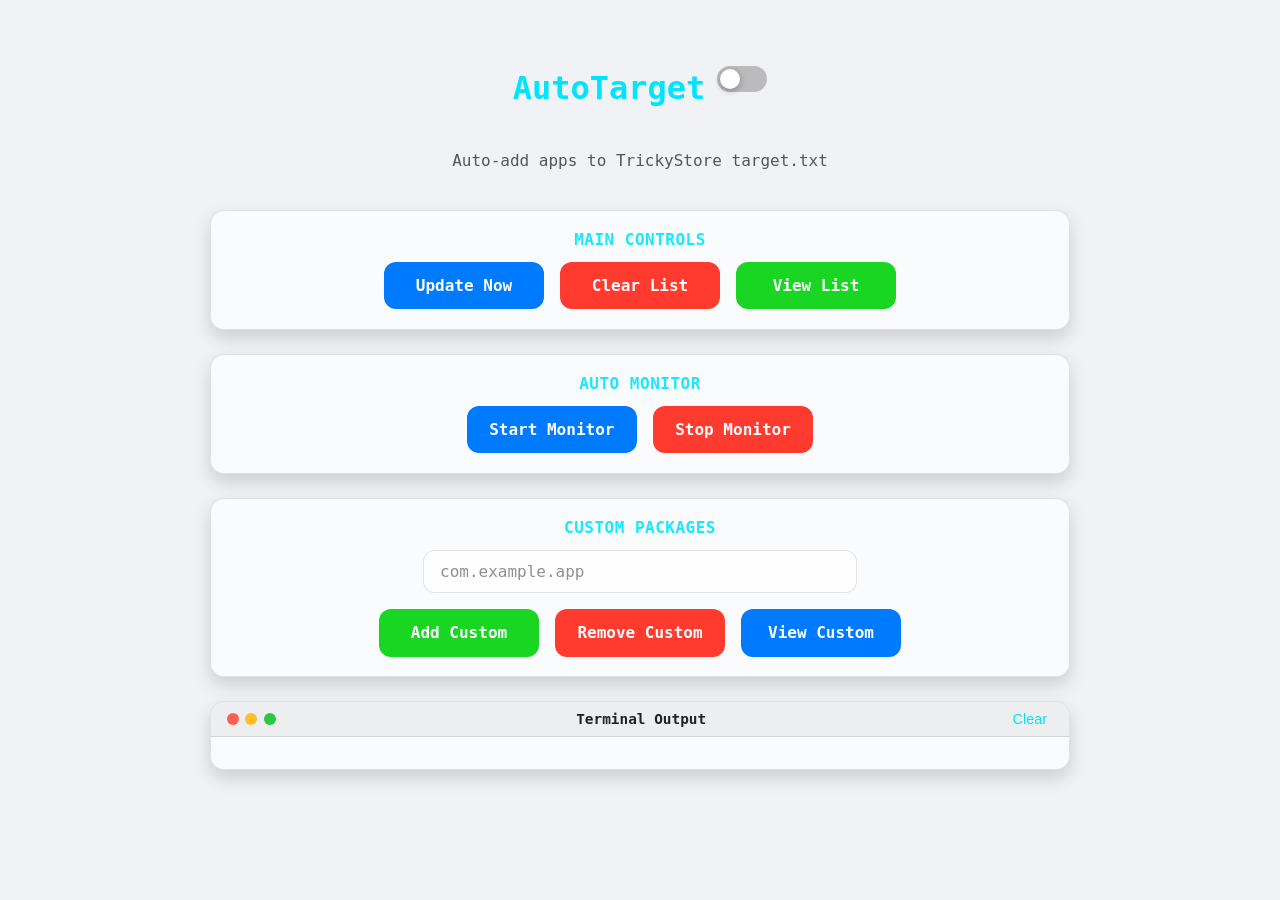
==== webroot/index.html @ 2123f341 "Auto Target" ====
<!DOCTYPE html>
<html lang="en">
<head>
<meta charset="UTF-8" />
<meta name="viewport" content="width=device-width, initial-scale=1.0" />
<title>AutoTarget</title>
<link rel="stylesheet" href="styles.css" />
<script type="module" src="scripts.js"></script>
</head>
<body>
<div id="toast" class="toast"></div>
<main class="container">
<div class="title-bar">
<h1 id="module-name" class="title">AutoTarget</h1>
<label class="theme-switch" title="Toggle light/dark mode">
<input type="checkbox" id="theme-toggle" />
<span class="slider"></span>
</label>
</div>
<p class="subtitle">Auto-add apps to TrickyStore target.txt</p>
<div class="card">
<div class="section-title">Main Controls</div>
<div class="button-row">
<button id="update-btn" class="btn primary">Update Now</button>
<button id="clear-btn" class="btn danger">Clear List</button>
<button id="view-btn" class="btn success">View List</button>
</div>
</div>
<div class="card">
<div class="section-title">Auto Monitor</div>
<div class="button-row">
<button id="start-monitor-btn" class="btn primary">Start Monitor</button>
<button id="stop-monitor-btn" class="btn danger">Stop Monitor</button>
</div>
</div>
<div class="card">
<div class="section-title">Custom Packages</div>
<div class="input-group">
<input type="text" id="custom-package-input" class="input-field" placeholder="com.example.app" />
</div>
<div class="button-row">
<button id="add-custom-btn" class="btn success">Add Custom</button>
<button id="remove-custom-btn" class="btn danger">Remove Custom</button>
<button id="view-custom-btn" class="btn primary">View Custom</button>
</div>
</div>
<div class="card terminal">
<div class="terminal-header">
<div class="dots">
<span class="dot red"></span>
<span class="dot yellow"></span>
<span class="dot green"></span>
</div>
<span class="term-title">Terminal Output</span>
<button id="clear-output" class="clear-btn">Clear</button>
</div>
<div class="terminal-body" id="output-log"></div>
</div>
</main>
</body>
</html>
---- webroot/styles.css ----
@font-face{font-family:'Mona';src:url('mona.ttf') format('truetype');font-weight:normal;font-style:normal}
:root{--bg:#f0f2f5;--fg:#222;--title:#00E5FF;--green:#19D623;--red:#FF3B30;--blue:#007AFF;--card:rgba(255,255,255,0.65);--border:rgba(0,0,0,0.1);--shadow:rgba(0,0,0,0.15)}
.dark{--bg:#0f1116;--fg:#f5f5f5;--title:#00E5FF;--green:#30d158;--red:#ff453a;--blue:#0A84FF;--card:rgba(30,30,30,0.7);--border:rgba(255,255,255,0.08);--shadow:rgba(0,0,0,0.6)}
body{margin:0;background:var(--bg);color:var(--fg);font-family:'Mona',monospace;transition:background .4s,color .4s;min-height:100vh;display:flex;justify-content:center;align-items:start}
.container{max-width:860px;margin:2rem;padding:1rem;display:flex;flex-direction:column;gap:1.5rem;width:100%}
.title-bar{display:flex;align-items:center;justify-content:center;gap:.75rem;flex-wrap:wrap}
.title{font-size:2rem;font-weight:bold;color:var(--title);margin-bottom:.2rem;text-align:center}
.subtitle{text-align:center;font-size:1rem;opacity:.75}
.theme-switch{position:relative;display:inline-block;width:50px;height:26px}
.theme-switch input{opacity:0;width:0;height:0}
.slider{position:absolute;cursor:pointer;background-color:#bbb;border-radius:34px;top:0;left:0;right:0;bottom:0;transition:.4s}
.slider::before{content:"";position:absolute;height:20px;width:20px;left:3px;bottom:3px;background-color:white;border-radius:50%;transition:.4s;box-shadow:0 2px 6px rgba(0,0,0,0.3)}
input:checked+.slider{background-color:#4cd964}
input:checked+.slider::before{transform:translateX(24px)}
.card{background:var(--card);border:1px solid var(--border);border-radius:14px;box-shadow:0 8px 18px var(--shadow);backdrop-filter:blur(12px);padding:1.2rem;transition:background .4s,border .4s}
.section-title{font-size:1rem;font-weight:600;color:var(--title);margin-bottom:.8rem;text-align:center;text-transform:uppercase;letter-spacing:.5px;opacity:.9}
.button-row{display:flex;flex-wrap:wrap;gap:1rem;justify-content:center}
.btn{padding:.9rem 1.4rem;font-size:1rem;border:none;border-radius:12px;color:white;font-weight:600;cursor:pointer;transition:transform .15s,box-shadow .2s;font-family:'Mona',monospace;min-width:160px;text-align:center}
.btn:hover{transform:translateY(-2px);box-shadow:0 6px 14px var(--shadow)}
.btn:active{transform:scale(0.96)}
.btn.primary{background:var(--blue)}
.btn.danger{background:var(--red)}
.btn.success{background:var(--green)}
.terminal{padding:0;overflow:hidden}
.terminal-header{padding:.5rem 1rem;font-size:.9rem;display:flex;justify-content:space-between;align-items:center;color:var(--fg);border-bottom:1px solid var(--border);background:rgba(0,0,0,0.05)}
.dots{display:flex;gap:.4rem}
.dot{width:12px;height:12px;border-radius:50%;display:inline-block}
.dot.red{background:#ff5f57}
.dot.yellow{background:#ffbd2e}
.dot.green{background:#28c940}
.term-title{flex:1;text-align:center;font-weight:600}
.clear-btn{background:none;border:none;color:var(--title);cursor:pointer;font-size:.9rem;transition:color .3s}
.clear-btn:hover{color:var(--red)}
.terminal-body{max-height:320px;overflow-y:auto;padding:1rem;font-size:.9rem;white-space:pre-wrap;font-family:'Mona',monospace}
.toast{visibility:hidden;min-width:200px;margin-left:-100px;background-color:rgba(0,0,0,0.8);color:#fff;text-align:center;border-radius:12px;padding:12px 16px;position:fixed;z-index:9999;left:50%;bottom:40px;font-size:16px;font-family:'Mona',sans-serif;transition:opacity .5s,bottom .5s;opacity:0}
.toast.show{visibility:visible;opacity:1;bottom:60px}
.input-group{display:flex;justify-content:center;margin-bottom:1rem}
.input-field{width:100%;max-width:400px;padding:.7rem 1rem;font-size:1rem;border:1px solid var(--border);border-radius:12px;background:var(--card);color:var(--fg);font-family:'Mona',monospace}
.input-field::placeholder{color:var(--fg);opacity:.5}
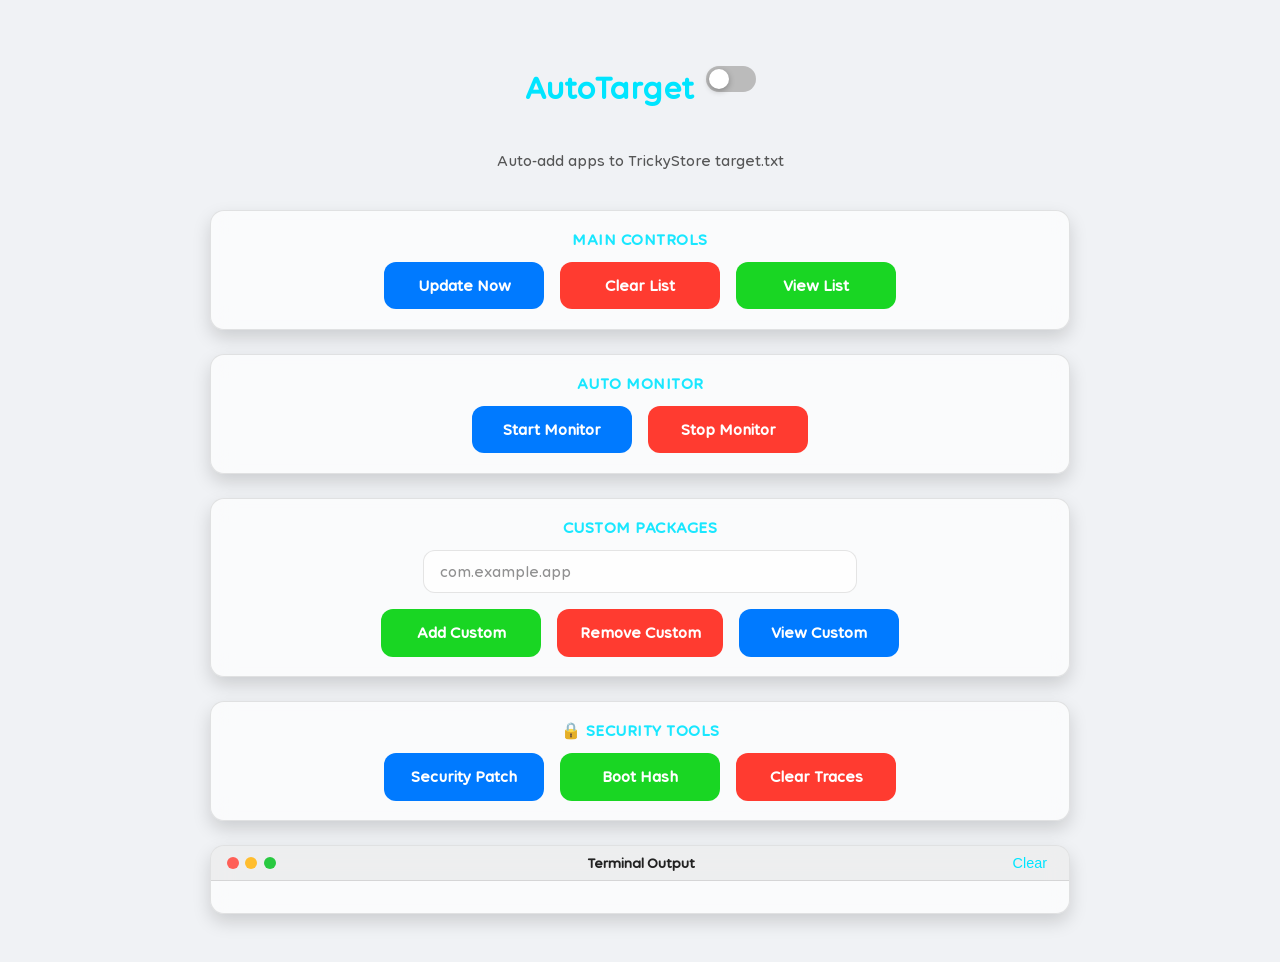
==== commit c8ca5070: "V3.2" ====
--- a/webroot/index.html
+++ b/webroot/index.html
@@ -18,6 +18,7 @@
 </label>
 </div>
 <p class="subtitle">Auto-add apps to TrickyStore target.txt</p>
+
 <div class="card">
 <div class="section-title">Main Controls</div>
 <div class="button-row">
@@ -26,6 +27,7 @@
 <button id="view-btn" class="btn success">View List</button>
 </div>
 </div>
+
 <div class="card">
 <div class="section-title">Auto Monitor</div>
 <div class="button-row">
@@ -33,6 +35,7 @@
 <button id="stop-monitor-btn" class="btn danger">Stop Monitor</button>
 </div>
 </div>
+
 <div class="card">
 <div class="section-title">Custom Packages</div>
 <div class="input-group">
@@ -44,6 +47,16 @@
 <button id="view-custom-btn" class="btn primary">View Custom</button>
 </div>
 </div>
+
+<div class="card">
+<div class="section-title">🔒 Security Tools</div>
+<div class="button-row">
+<button id="security-patch-btn" class="btn primary">Security Patch</button>
+<button id="boot-hash-btn" class="btn success">Boot Hash</button>
+<button id="clear-traces-btn" class="btn danger">Clear Traces</button>
+</div>
+</div>
+
 <div class="card terminal">
 <div class="terminal-header">
 <div class="dots">
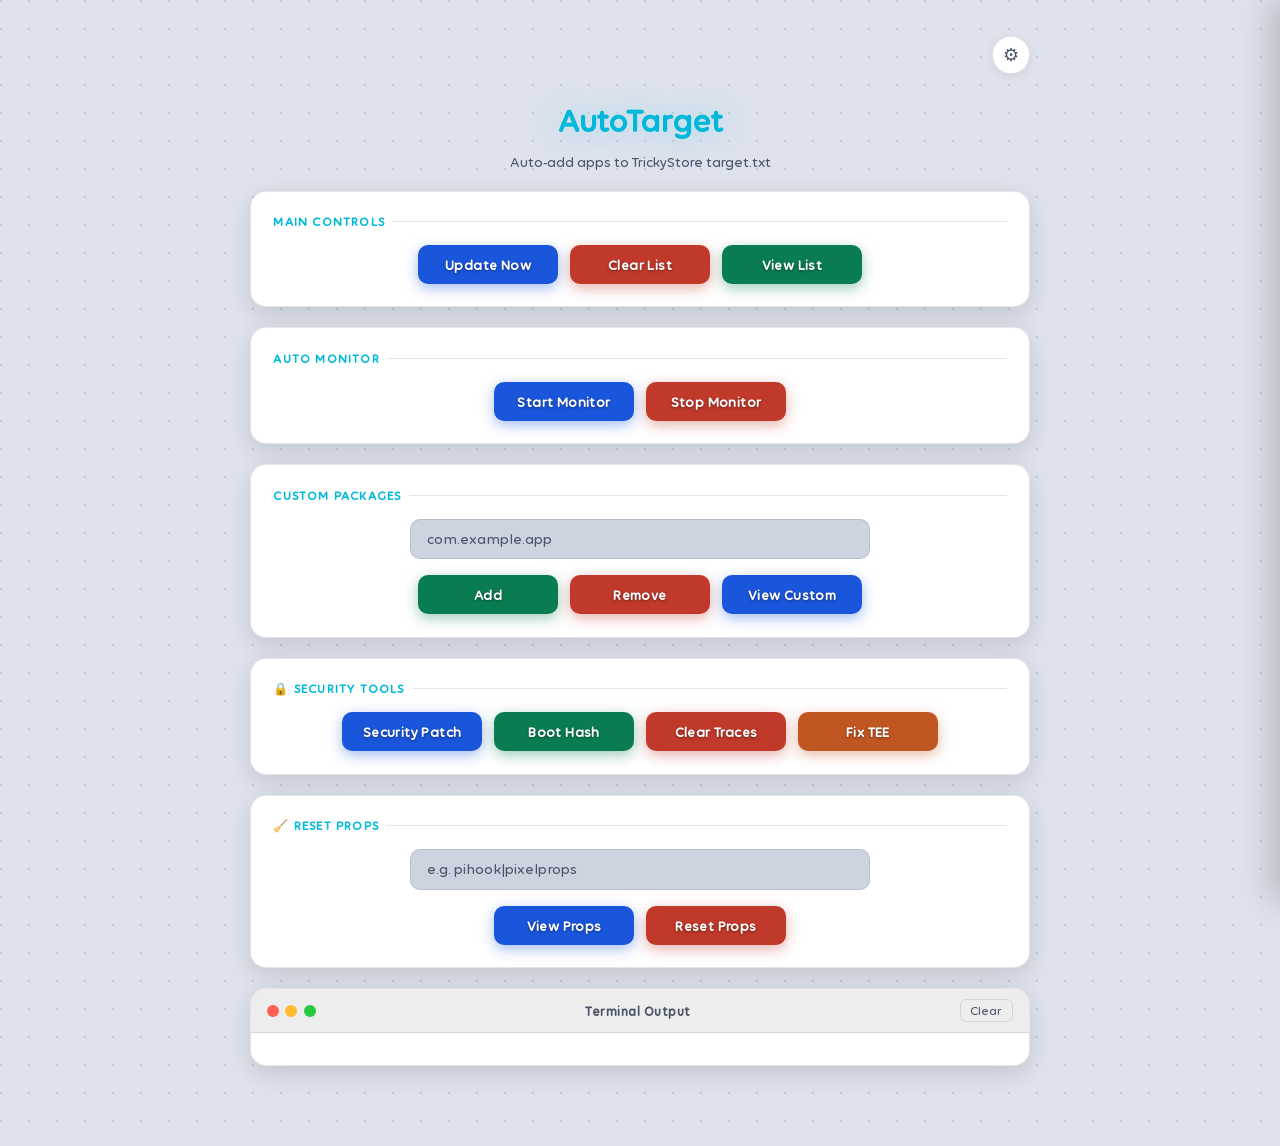
==== commit 67423e90: "V3.3" ====
--- a/webroot/index.html
+++ b/webroot/index.html
@@ -1,74 +1,141 @@
 <!DOCTYPE html>
 <html lang="en">
 <head>
-<meta charset="UTF-8" />
-<meta name="viewport" content="width=device-width, initial-scale=1.0" />
-<title>AutoTarget</title>
-<link rel="stylesheet" href="styles.css" />
-<script type="module" src="scripts.js"></script>
+  <meta charset="UTF-8" />
+  <meta name="viewport" content="width=device-width, initial-scale=1.0" />
+  <title>AutoTarget</title>
+  <link rel="stylesheet" href="styles.css" />
+  <script type="module" src="scripts.js"></script>
 </head>
 <body>
 <div id="toast" class="toast"></div>
-<main class="container">
-<div class="title-bar">
-<h1 id="module-name" class="title">AutoTarget</h1>
-<label class="theme-switch" title="Toggle light/dark mode">
-<input type="checkbox" id="theme-toggle" />
-<span class="slider"></span>
-</label>
-</div>
-<p class="subtitle">Auto-add apps to TrickyStore target.txt</p>
 
-<div class="card">
-<div class="section-title">Main Controls</div>
-<div class="button-row">
-<button id="update-btn" class="btn primary">Update Now</button>
-<button id="clear-btn" class="btn danger">Clear List</button>
-<button id="view-btn" class="btn success">View List</button>
-</div>
+<!-- Settings Overlay -->
+<div id="settings-overlay" class="settings-overlay"></div>
+
+<!-- Settings Panel -->
+<div id="settings-panel" class="settings-panel">
+  <div class="settings-header">
+    <h2>⚙ Settings</h2>
+    <button id="settings-close" class="settings-close" title="Close">✕</button>
+  </div>
+
+  <div class="settings-row">
+    <div>
+      <label>Dark Mode</label><br>
+      <span>Switch between light and dark</span>
+    </div>
+    <label class="theme-switch">
+      <input type="checkbox" id="theme-toggle" />
+      <span class="slider"></span>
+    </label>
+  </div>
+
+  <div class="settings-row">
+    <div>
+      <label>Quick Action</label><br>
+      <span>Show Run All button</span>
+    </div>
+    <label class="theme-switch">
+      <input type="checkbox" id="action-toggle" />
+      <span class="slider"></span>
+    </label>
+  </div>
 </div>
 
-<div class="card">
-<div class="section-title">Auto Monitor</div>
-<div class="button-row">
-<button id="start-monitor-btn" class="btn primary">Start Monitor</button>
-<button id="stop-monitor-btn" class="btn danger">Stop Monitor</button>
-</div>
-</div>
+<main class="container">
 
-<div class="card">
-<div class="section-title">Custom Packages</div>
-<div class="input-group">
-<input type="text" id="custom-package-input" class="input-field" placeholder="com.example.app" />
-</div>
-<div class="button-row">
-<button id="add-custom-btn" class="btn success">Add Custom</button>
-<button id="remove-custom-btn" class="btn danger">Remove Custom</button>
-<button id="view-custom-btn" class="btn primary">View Custom</button>
-</div>
-</div>
+  <!-- Top Bar -->
+  <div class="top-bar">
+    <button id="settings-btn" class="settings-btn" title="Settings">⚙</button>
+  </div>
 
-<div class="card">
-<div class="section-title">🔒 Security Tools</div>
-<div class="button-row">
-<button id="security-patch-btn" class="btn primary">Security Patch</button>
-<button id="boot-hash-btn" class="btn success">Boot Hash</button>
-<button id="clear-traces-btn" class="btn danger">Clear Traces</button>
-</div>
-</div>
+  <!-- Header -->
+  <div class="title-bar">
+    <h1 id="module-name" class="title">AutoTarget</h1>
+  </div>
+  <p class="subtitle">Auto-add apps to TrickyStore target.txt</p>
 
-<div class="card terminal">
-<div class="terminal-header">
-<div class="dots">
-<span class="dot red"></span>
-<span class="dot yellow"></span>
-<span class="dot green"></span>
-</div>
-<span class="term-title">Terminal Output</span>
-<button id="clear-output" class="clear-btn">Clear</button>
-</div>
-<div class="terminal-body" id="output-log"></div>
-</div>
+  <!-- Main Controls -->
+  <div class="card">
+    <div class="section-title">Main Controls</div>
+    <div class="button-row">
+      <button id="update-btn" class="btn primary">Update Now</button>
+      <button id="clear-btn"  class="btn danger">Clear List</button>
+      <button id="view-btn"   class="btn success">View List</button>
+    </div>
+  </div>
+
+  <!-- Auto Monitor -->
+  <div class="card">
+    <div class="section-title">Auto Monitor</div>
+    <div class="button-row">
+      <button id="start-monitor-btn" class="btn primary">Start Monitor</button>
+      <button id="stop-monitor-btn"  class="btn danger">Stop Monitor</button>
+    </div>
+  </div>
+
+  <!-- Custom Packages -->
+  <div class="card">
+    <div class="section-title">Custom Packages</div>
+    <div class="input-group">
+      <input type="text" id="custom-package-input" class="input-field"
+             placeholder="com.example.app" />
+    </div>
+    <div class="button-row">
+      <button id="add-custom-btn"    class="btn success">Add</button>
+      <button id="remove-custom-btn" class="btn danger">Remove</button>
+      <button id="view-custom-btn"   class="btn primary">View Custom</button>
+    </div>
+  </div>
+
+  <!-- Security Tools -->
+  <div class="card">
+    <div class="section-title">🔒 Security Tools</div>
+    <div class="button-row">
+      <button id="security-patch-btn" class="btn primary">Security Patch</button>
+      <button id="boot-hash-btn"      class="btn success">Boot Hash</button>
+      <button id="clear-traces-btn"   class="btn danger">Clear Traces</button>
+      <button id="fix-tee-btn"        class="btn fourth">Fix TEE</button>
+    </div>
+  </div>
+
+  <!-- Reset Props -->
+  <div class="card">
+    <div class="section-title">🧹 Reset Props</div>
+    <div class="input-group">
+      <input type="text" id="props-filter-input" class="input-field"
+             placeholder="e.g. pihook|pixelprops" />
+    </div>
+    <div class="button-row">
+      <button id="view-props-btn"  class="btn primary">View Props</button>
+      <button id="reset-props-btn" class="btn danger">Reset Props</button>
+    </div>
+  </div>
+
+  <!-- Quick Action (hidden until enabled in Settings) -->
+  <div class="card action-card" id="action-card" style="display:none">
+    <div class="section-title">⚡ Quick Action</div>
+    <p class="action-desc">Runs all root-hiding scripts + resets pixel props</p>
+    <div class="button-row">
+      <button id="action-btn" class="btn action-btn-el">Run All</button>
+    </div>
+  </div>
+
+  <!-- Terminal -->
+  <div class="card terminal">
+    <div class="terminal-header">
+      <div class="dots">
+        <span class="dot red"></span>
+        <span class="dot yellow"></span>
+        <span class="dot green"></span>
+      </div>
+      <span class="term-title">Terminal Output</span>
+      <button id="clear-output" class="clear-btn">Clear</button>
+    </div>
+    <div class="terminal-body" id="output-log"></div>
+  </div>
+
 </main>
 </body>
 </html>
--- a/webroot/styles.css
+++ b/webroot/styles.css
@@ -1,39 +1,459 @@
-@font-face{font-family:'Mona';src:url('mona.ttf') format('truetype');font-weight:normal;font-style:normal}
-:root{--bg:#f0f2f5;--fg:#222;--title:#00E5FF;--green:#19D623;--red:#FF3B30;--blue:#007AFF;--card:rgba(255,255,255,0.65);--border:rgba(0,0,0,0.1);--shadow:rgba(0,0,0,0.15)}
-.dark{--bg:#0f1116;--fg:#f5f5f5;--title:#00E5FF;--green:#30d158;--red:#ff453a;--blue:#0A84FF;--card:rgba(30,30,30,0.7);--border:rgba(255,255,255,0.08);--shadow:rgba(0,0,0,0.6)}
-body{margin:0;background:var(--bg);color:var(--fg);font-family:'Mona',monospace;transition:background .4s,color .4s;min-height:100vh;display:flex;justify-content:center;align-items:start}
-.container{max-width:860px;margin:2rem;padding:1rem;display:flex;flex-direction:column;gap:1.5rem;width:100%}
-.title-bar{display:flex;align-items:center;justify-content:center;gap:.75rem;flex-wrap:wrap}
-.title{font-size:2rem;font-weight:bold;color:var(--title);margin-bottom:.2rem;text-align:center}
-.subtitle{text-align:center;font-size:1rem;opacity:.75}
-.theme-switch{position:relative;display:inline-block;width:50px;height:26px}
-.theme-switch input{opacity:0;width:0;height:0}
-.slider{position:absolute;cursor:pointer;background-color:#bbb;border-radius:34px;top:0;left:0;right:0;bottom:0;transition:.4s}
-.slider::before{content:"";position:absolute;height:20px;width:20px;left:3px;bottom:3px;background-color:white;border-radius:50%;transition:.4s;box-shadow:0 2px 6px rgba(0,0,0,0.3)}
-input:checked+.slider{background-color:#4cd964}
-input:checked+.slider::before{transform:translateX(24px)}
-.card{background:var(--card);border:1px solid var(--border);border-radius:14px;box-shadow:0 8px 18px var(--shadow);backdrop-filter:blur(12px);padding:1.2rem;transition:background .4s,border .4s}
-.section-title{font-size:1rem;font-weight:600;color:var(--title);margin-bottom:.8rem;text-align:center;text-transform:uppercase;letter-spacing:.5px;opacity:.9}
-.button-row{display:flex;flex-wrap:wrap;gap:1rem;justify-content:center}
-.btn{padding:.9rem 1.4rem;font-size:1rem;border:none;border-radius:12px;color:white;font-weight:600;cursor:pointer;transition:transform .15s,box-shadow .2s;font-family:'Mona',monospace;min-width:160px;text-align:center}
-.btn:hover{transform:translateY(-2px);box-shadow:0 6px 14px var(--shadow)}
-.btn:active{transform:scale(0.96)}
-.btn.primary{background:var(--blue)}
-.btn.danger{background:var(--red)}
-.btn.success{background:var(--green)}
-.terminal{padding:0;overflow:hidden}
-.terminal-header{padding:.5rem 1rem;font-size:.9rem;display:flex;justify-content:space-between;align-items:center;color:var(--fg);border-bottom:1px solid var(--border);background:rgba(0,0,0,0.05)}
-.dots{display:flex;gap:.4rem}
-.dot{width:12px;height:12px;border-radius:50%;display:inline-block}
-.dot.red{background:#ff5f57}
-.dot.yellow{background:#ffbd2e}
-.dot.green{background:#28c940}
-.term-title{flex:1;text-align:center;font-weight:600}
-.clear-btn{background:none;border:none;color:var(--title);cursor:pointer;font-size:.9rem;transition:color .3s}
-.clear-btn:hover{color:var(--red)}
-.terminal-body{max-height:320px;overflow-y:auto;padding:1rem;font-size:.9rem;white-space:pre-wrap;font-family:'Mona',monospace}
-.toast{visibility:hidden;min-width:200px;margin-left:-100px;background-color:rgba(0,0,0,0.8);color:#fff;text-align:center;border-radius:12px;padding:12px 16px;position:fixed;z-index:9999;left:50%;bottom:40px;font-size:16px;font-family:'Mona',sans-serif;transition:opacity .5s,bottom .5s;opacity:0}
-.toast.show{visibility:visible;opacity:1;bottom:60px}
-.input-group{display:flex;justify-content:center;margin-bottom:1rem}
-.input-field{width:100%;max-width:400px;padding:.7rem 1rem;font-size:1rem;border:1px solid var(--border);border-radius:12px;background:var(--card);color:var(--fg);font-family:'Mona',monospace}
-.input-field::placeholder{color:var(--fg);opacity:.5}
+/* ─── Font ─────────────────────────────────────────────────────────────────── */
+@font-face {
+  font-family: 'Mona';
+  src: url('mona.ttf') format('truetype');
+  font-weight: normal;
+  font-style: normal;
+}
+
+/* ─── Tokens ────────────────────────────────────────────────────────────────── */
+:root {
+  --bg:        #dde2ec;
+  --bg2:       #cdd4e0;
+  --fg:        #0e1017;
+  --fg-muted:  #4a5568;
+  --accent:    #00b8d9;
+  --green:     #0a7c52;
+  --red:       #c0392b;
+  --blue:      #1a56db;
+  --orange:    #c05621;
+  --purple:    #6d28d9;
+  --card:      #ffffff;
+  --border:    rgba(0,0,0,0.10);
+  --shadow-sm: 0 2px 8px rgba(0,0,0,0.08);
+  --shadow:    0 8px 24px rgba(0,0,0,0.12);
+  --shadow-lg: 0 16px 40px rgba(0,0,0,0.18);
+  --radius:    16px;
+  --radius-sm: 10px;
+}
+
+.dark {
+  --bg:        #080a0f;
+  --bg2:       #0d1018;
+  --fg:        #dde2f0;
+  --fg-muted:  #5a6480;
+  --accent:    #00d4ff;
+  --green:     #059669;
+  --red:       #dc2626;
+  --blue:      #2563eb;
+  --orange:    #ea6c1a;
+  --purple:    #7c3aed;
+  --card:      #0e1220;
+  --border:    rgba(255,255,255,0.07);
+  --shadow-sm: 0 2px 8px rgba(0,0,0,0.4);
+  --shadow:    0 8px 28px rgba(0,0,0,0.55);
+  --shadow-lg: 0 16px 48px rgba(0,0,0,0.7);
+}
+
+/* ─── Reset & Base ──────────────────────────────────────────────────────────── */
+*, *::before, *::after { box-sizing: border-box; margin: 0; padding: 0; }
+
+*:focus          { outline: none; }
+*:focus-visible  { outline: none; }
+button, input, label, select { -webkit-tap-highlight-color: transparent; }
+
+body {
+  background: var(--bg);
+  color: var(--fg);
+  font-family: 'Mona', monospace;
+  min-height: 100vh;
+  display: flex;
+  justify-content: center;
+  align-items: flex-start;
+  transition: background .4s, color .4s;
+  background-image: radial-gradient(circle at 1px 1px, var(--border) 1px, transparent 0);
+  background-size: 28px 28px;
+  -webkit-font-smoothing: antialiased;
+  -moz-osx-font-smoothing: grayscale;
+}
+
+/* ─── Layout ────────────────────────────────────────────────────────────────── */
+.container {
+  max-width: 820px;
+  width: 100%;
+  margin: 2rem auto;
+  padding: 0 1.25rem 3rem;
+  display: flex;
+  flex-direction: column;
+  gap: 1.25rem;
+}
+
+/* ─── Top Bar ───────────────────────────────────────────────────────────────── */
+.top-bar {
+  display: flex;
+  align-items: center;
+  justify-content: flex-end;
+  padding: .25rem 0;
+}
+
+/* ─── Settings Button ───────────────────────────────────────────────────────── */
+.settings-btn {
+  width: 38px;
+  height: 38px;
+  border-radius: 50%;
+  border: 1.5px solid var(--border);
+  background: var(--card);
+  color: var(--fg-muted);
+  cursor: pointer;
+  display: flex;
+  align-items: center;
+  justify-content: center;
+  font-size: 1.1rem;
+  transition: color .2s ease, border-color .2s ease, transform .3s ease, box-shadow .2s ease;
+  backdrop-filter: blur(10px);
+  box-shadow: var(--shadow-sm);
+  outline: none;
+  user-select: none;
+  -webkit-user-select: none;
+  will-change: transform;
+}
+.settings-btn:hover {
+  color: var(--accent);
+  border-color: var(--accent);
+  box-shadow: 0 0 0 3px rgba(0,212,255,0.15);
+}
+.settings-btn.open { transform: rotate(90deg); color: var(--accent); }
+
+/* ─── Settings Panel ────────────────────────────────────────────────────────── */
+.settings-panel {
+  position: fixed;
+  top: 0; right: 0;
+  width: 280px;
+  height: 100vh;
+  background: var(--card);
+  border-left: 1px solid var(--border);
+  backdrop-filter: blur(20px);
+  -webkit-backdrop-filter: blur(20px);
+  box-shadow: -8px 0 32px rgba(0,0,0,0.2);
+  z-index: 1000;
+  padding: 1.5rem;
+  transform: translateX(100%);
+  transition: transform .35s cubic-bezier(.4,0,.2,1);
+  display: flex;
+  flex-direction: column;
+  gap: 1.5rem;
+  will-change: transform;
+}
+.settings-panel.open { transform: translateX(0); }
+
+.settings-overlay {
+  display: none;
+  position: fixed;
+  inset: 0;
+  background: rgba(0,0,0,0.35);
+  z-index: 999;
+  backdrop-filter: blur(2px);
+}
+.settings-overlay.open { display: block; }
+
+.settings-header {
+  display: flex;
+  align-items: center;
+  justify-content: space-between;
+  padding-bottom: 1rem;
+  border-bottom: 1px solid var(--border);
+}
+.settings-header h2 {
+  font-size: .95rem;
+  font-weight: 700;
+  color: var(--accent);
+  letter-spacing: .5px;
+  text-transform: uppercase;
+}
+.settings-close {
+  background: none;
+  border: none;
+  color: var(--fg-muted);
+  font-size: 1.3rem;
+  cursor: pointer;
+  line-height: 1;
+  transition: color .2s;
+}
+.settings-close:hover { color: var(--red); }
+
+.settings-row {
+  display: flex;
+  align-items: center;
+  justify-content: space-between;
+  gap: 1rem;
+}
+.settings-row label {
+  font-size: .9rem;
+  font-weight: 600;
+  color: var(--fg);
+}
+.settings-row span {
+  font-size: .8rem;
+  color: var(--fg-muted);
+}
+
+/* ─── Theme Toggle Switch ───────────────────────────────────────────────────── */
+.theme-switch {
+  position: relative;
+  display: inline-block;
+  width: 48px;
+  height: 26px;
+  flex-shrink: 0;
+}
+.theme-switch input { opacity: 0; width: 0; height: 0; }
+.slider {
+  position: absolute;
+  inset: 0;
+  cursor: pointer;
+  background: #8a95a8;
+  border-radius: 34px;
+  transition: background .35s;
+}
+.slider::before {
+  content: "";
+  position: absolute;
+  width: 20px; height: 20px;
+  left: 3px; bottom: 3px;
+  background: white;
+  border-radius: 50%;
+  transition: transform .35s;
+  box-shadow: 0 2px 6px rgba(0,0,0,0.3);
+}
+input:checked + .slider            { background: var(--accent); }
+input:checked + .slider::before    { transform: translateX(22px); }
+
+/* ─── Title Bar ─────────────────────────────────────────────────────────────── */
+.title-bar {
+  display: flex;
+  align-items: center;
+  justify-content: center;
+  padding: .25rem 0 0;
+}
+.title {
+  font-size: 2rem;
+  font-weight: 800;
+  color: var(--accent);
+  letter-spacing: -0.5px;
+  text-shadow: 0 0 32px rgba(0,212,255,0.3);
+}
+.subtitle {
+  text-align: center;
+  font-size: .88rem;
+  color: var(--fg-muted);
+  margin-top: -.4rem;
+}
+
+/* ─── Card ──────────────────────────────────────────────────────────────────── */
+.card {
+  background: var(--card);
+  border: 1px solid var(--border);
+  border-radius: var(--radius);
+  box-shadow: var(--shadow);
+  padding: 1.4rem;
+  transition: background .35s ease, border .35s ease, box-shadow .25s ease;
+}
+.card:hover { box-shadow: var(--shadow-lg); }
+
+/* ─── Section Title ─────────────────────────────────────────────────────────── */
+.section-title {
+  font-size: .76rem;
+  font-weight: 700;
+  color: var(--accent);
+  letter-spacing: 1.2px;
+  text-transform: uppercase;
+  margin-bottom: 1rem;
+  display: flex;
+  align-items: center;
+  gap: .45rem;
+}
+.section-title::after {
+  content: "";
+  flex: 1;
+  height: 1px;
+  background: var(--border);
+  border-radius: 1px;
+}
+
+/* ─── Buttons ───────────────────────────────────────────────────────────────── */
+.button-row {
+  display: flex;
+  flex-wrap: wrap;
+  gap: .75rem;
+  justify-content: center;
+}
+
+.btn {
+  padding: .72rem 1.3rem;
+  font-size: .86rem;
+  font-weight: 800;
+  font-family: 'Mona', monospace;
+  border: none;
+  border-radius: var(--radius-sm);
+  color: #fff;
+  cursor: pointer;
+  min-width: 140px;
+  text-align: center;
+  letter-spacing: .4px;
+  text-shadow: 0 1px 3px rgba(0,0,0,0.4);
+  transition: transform .15s ease, box-shadow .2s ease, filter .15s ease;
+  position: relative;
+  overflow: hidden;
+  will-change: transform;
+  transform: translateZ(0);
+  user-select: none;
+  -webkit-user-select: none;
+}
+.btn::after {
+  content: "";
+  position: absolute;
+  inset: 0;
+  background: rgba(255,255,255,0.10);
+  opacity: 0;
+  transition: opacity .2s;
+}
+.btn:hover             { transform: translateY(-2px); box-shadow: var(--shadow); }
+.btn:hover::after      { opacity: 1; }
+.btn:active            { transform: scale(0.96); filter: brightness(.88); }
+
+.btn.primary { background: var(--blue);   box-shadow: 0 4px 14px rgba(26,86,219,0.40); }
+.btn.danger  { background: var(--red);    box-shadow: 0 4px 14px rgba(192,57,43,0.40); }
+.btn.success { background: var(--green);  box-shadow: 0 4px 14px rgba(10,124,82,0.40); }
+.btn.fourth  { background: var(--orange); box-shadow: 0 4px 14px rgba(192,86,33,0.40); }
+.btn.purple  { background: var(--purple); box-shadow: 0 4px 14px rgba(109,40,217,0.40); }
+
+/* ─── Input ─────────────────────────────────────────────────────────────────── */
+.input-group {
+  display: flex;
+  justify-content: center;
+  margin-bottom: 1rem;
+}
+.input-field {
+  width: 100%;
+  max-width: 460px;
+  padding: .65rem 1rem;
+  font-size: .92rem;
+  font-family: 'Mona', monospace;
+  border: 1.5px solid var(--border);
+  border-radius: var(--radius-sm);
+  background: var(--bg2);
+  color: var(--fg);
+  outline: none;
+  transition: border-color .2s, box-shadow .2s;
+}
+.input-field:focus {
+  border-color: var(--accent);
+}
+.input-field::placeholder { color: var(--fg-muted); }
+
+/* ─── Terminal ──────────────────────────────────────────────────────────────── */
+.terminal        { padding: 0; overflow: hidden; }
+.terminal-header {
+  display: flex;
+  align-items: center;
+  justify-content: space-between;
+  padding: .6rem 1rem;
+  background: rgba(0,0,0,0.07);
+  border-bottom: 1px solid var(--border);
+}
+.dark .terminal-header { background: rgba(0,0,0,0.3); }
+
+.dots       { display: flex; gap: .4rem; align-items: center; }
+.dot        { width: 12px; height: 12px; border-radius: 50%; }
+.dot.red    { background: #ff5f57; }
+.dot.yellow { background: #ffbd2e; }
+.dot.green  { background: #28c940; }
+
+.term-title {
+  flex: 1;
+  text-align: center;
+  font-size: .83rem;
+  font-weight: 700;
+  color: var(--fg-muted);
+  letter-spacing: .5px;
+}
+
+.clear-btn {
+  background: none;
+  border: 1px solid var(--border);
+  border-radius: 6px;
+  color: var(--fg-muted);
+  cursor: pointer;
+  font-size: .76rem;
+  padding: .2rem .6rem;
+  font-family: 'Mona', monospace;
+  transition: color .2s, border-color .2s;
+}
+.clear-btn:hover { color: var(--red); border-color: var(--red); }
+
+.terminal-body {
+  max-height: 340px;
+  overflow-y: auto;
+  padding: 1rem;
+  font-size: .82rem;
+  font-family: 'Mona', monospace;
+  line-height: 1.7;
+}
+.terminal-body pre { white-space: pre-wrap; word-break: break-all; }
+.terminal-body::-webkit-scrollbar       { width: 5px; }
+.terminal-body::-webkit-scrollbar-track { background: transparent; }
+.terminal-body::-webkit-scrollbar-thumb { background: var(--border); border-radius: 4px; }
+
+/* ─── Toast ─────────────────────────────────────────────────────────────────── */
+.toast {
+  visibility: hidden;
+  min-width: 200px;
+  background: rgba(8,10,15,0.92);
+  color: #fff;
+  text-align: center;
+  border-radius: 12px;
+  padding: 11px 18px;
+  position: fixed;
+  z-index: 9999;
+  left: 50%;
+  transform: translateX(-50%);
+  bottom: 32px;
+  font-size: .88rem;
+  border: 1px solid rgba(255,255,255,0.08);
+  backdrop-filter: blur(10px);
+  opacity: 0;
+  transition: opacity .35s, bottom .35s;
+}
+.toast.show { visibility: visible; opacity: 1; bottom: 52px; }
+
+/* ─── Action Card ───────────────────────────────────────────────────────────── */
+.action-card {
+  border-color: rgba(0,212,255,0.25);
+  background: linear-gradient(135deg, var(--card) 60%, rgba(0,180,220,0.07));
+}
+.dark .action-card {
+  border-color: rgba(0,212,255,0.18);
+  background: linear-gradient(135deg, var(--card) 60%, rgba(0,180,220,0.06));
+}
+
+.action-desc {
+  font-size: .82rem;
+  color: var(--fg-muted);
+  text-align: center;
+  margin-bottom: 1rem;
+  margin-top: -.4rem;
+}
+
+.action-btn-el {
+  min-width: 180px;
+  padding: .85rem 2rem;
+  font-size: .95rem;
+  background: linear-gradient(135deg, #0a7c52 0%, #1a56db 100%);
+  box-shadow: 0 4px 20px rgba(26,86,219,0.35);
+  letter-spacing: .5px;
+}
+.action-btn-el:hover {
+  box-shadow: 0 6px 24px rgba(26,86,219,0.5);
+}
+.action-btn-el:disabled {
+  opacity: .55;
+  cursor: not-allowed;
+  transform: none !important;
+}
+
+/* ─── Responsive ────────────────────────────────────────────────────────────── */
+@media (max-width: 520px) {
+  .btn        { min-width: 110px; font-size: .8rem; }
+  .title      { font-size: 1.6rem; }
+  .container  { margin: 1rem auto; }
+  .settings-panel { width: 100%; }
+}
